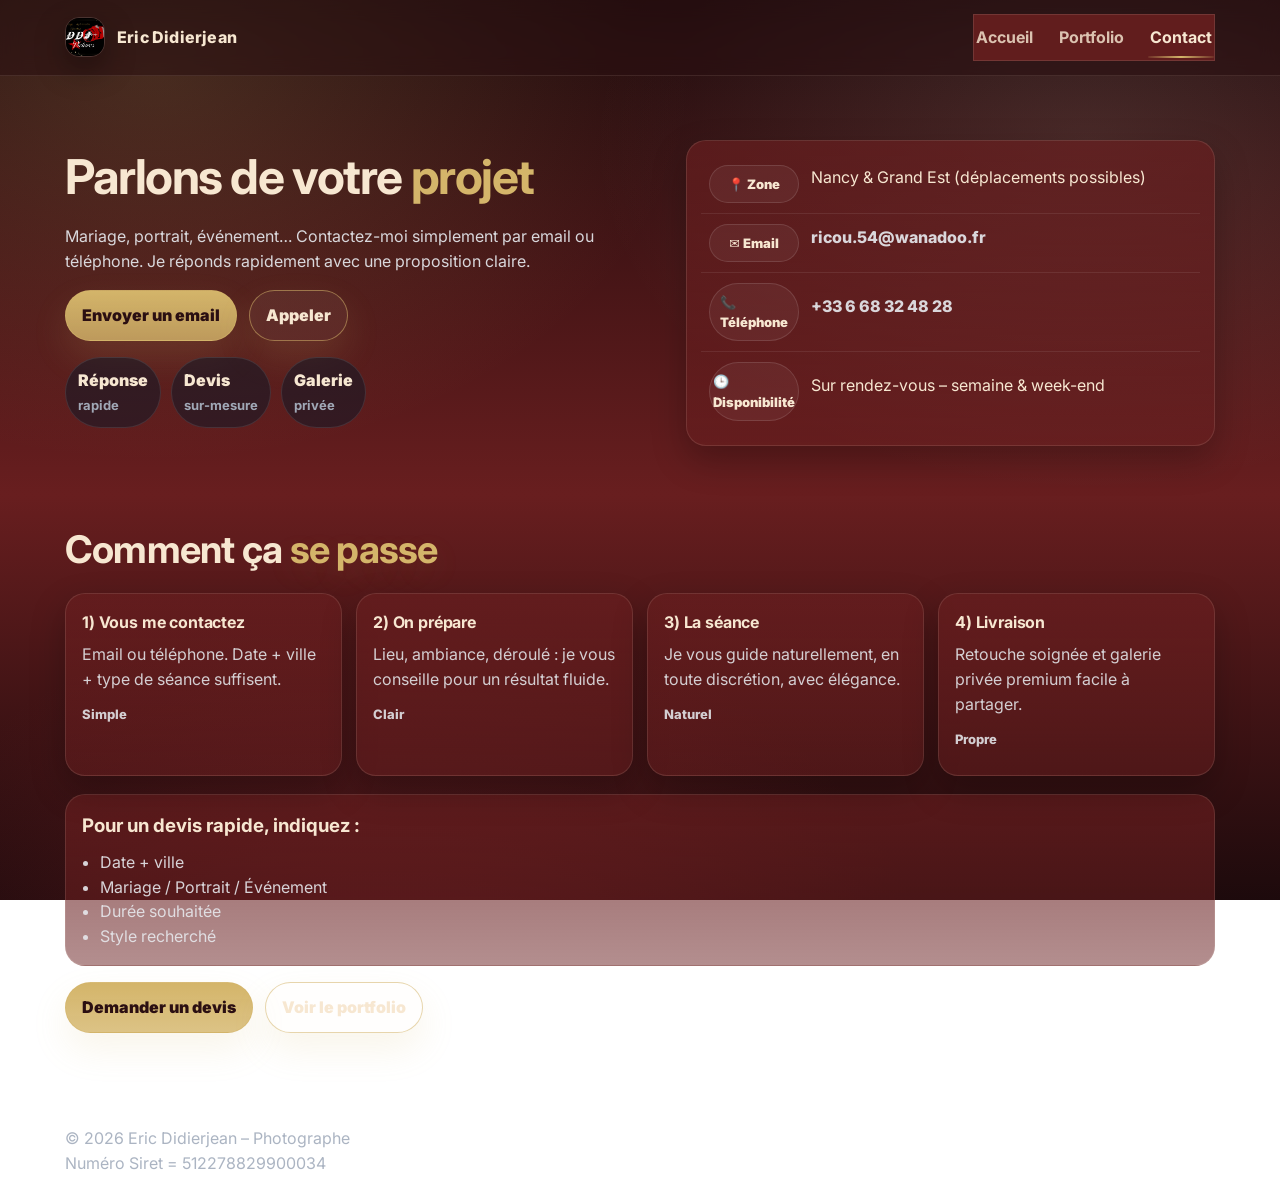
==== contact.html @ c09117a7 "Add files via upload" ====
<!DOCTYPE html>
<html lang="fr">
<head>
  <meta charset="UTF-8" />
  <title>Contact – Eric Didierjean</title>
  <meta name="viewport" content="width=device-width, initial-scale=1.0" />
  <meta name="description" content="Contactez Eric Didierjean, photographe à Nancy. Email, téléphone, zone de déplacement." />
  <meta name="theme-color" content="#0b0e14" />

  <link rel="stylesheet" href="css/style.css" />
  <link rel="preconnect" href="https://fonts.googleapis.com" />
  <link rel="preconnect" href="https://fonts.gstatic.com" crossorigin />
  <link href="https://fonts.googleapis.com/css2?family=Inter:wght@300;400;500;600;700;800&display=swap" rel="stylesheet" />
</head>

<body>
  <a class="skip-link" href="#main">Aller au contenu</a>

  <header class="header" id="header">
    <nav class="navbar" aria-label="Navigation principale">
      <div class="container nav-container">
        <a href="index.html" class="nav-logo" aria-label="Retour à l'accueil">
          <img src="images/logo.jpeg" alt="Eric Didierjean Photographe" />
          <span>Eric Didierjean</span>
        </a>

        <button
          class="hamburger"
          id="hamburger"
          type="button"
          aria-label="Ouvrir le menu"
          aria-controls="nav-menu"
          aria-expanded="false"
        >
          <span class="bar"></span>
          <span class="bar"></span>
          <span class="bar"></span>
        </button>

        <div class="nav-menu" id="nav-menu">
          <a href="index.html" class="nav-link">Accueil</a>
          <a href="portfolio.html" class="nav-link">Portfolio</a>
          <a href="contact.html" class="nav-link active">Contact</a>
        </div>
      </div>
    </nav>
  </header>

  <div class="nav-backdrop" id="nav-backdrop" aria-hidden="true"></div>

  <main id="main">
    <!-- HERO CONTACT -->
    <section class="contact-hero">
      <div class="container contact-hero-grid">
        <div class="contact-hero-text">
          <h1>Parlons de votre <span>projet</span></h1>

          <p class="contact-hero-lead">
            Mariage, portrait, événement…
            Contactez-moi simplement par email ou téléphone.
            Je réponds rapidement avec une proposition claire.
          </p>

          <div class="contact-actions">
            <a class="cta-button" href="mailto:ricou.54@wanadoo.fr?subject=Demande%20de%20devis%20photo">Envoyer un email</a>
            <a class="cta-button cta-outline" href="tel:+33668324828">Appeler</a>
          </div>

          <div class="contact-mini">
            <div class="contact-mini-item"><strong>Réponse</strong><span>rapide</span></div>
            <div class="contact-mini-item"><strong>Devis</strong><span>sur-mesure</span></div>
            <div class="contact-mini-item"><strong>Galerie</strong><span>privée</span></div>
          </div>
        </div>

        <div class="contact-hero-card">
          <div class="contact-card-line">
            <div class="contact-pill">📍 Zone</div>
            <p>Nancy & Grand Est (déplacements possibles)</p>
          </div>

          <div class="contact-card-line">
            <div class="contact-pill">✉️ Email</div>
            <p><a class="contact-link" href="mailto:ricou.54@wanadoo.fr">ricou.54@wanadoo.fr</a></p>
          </div>

          <div class="contact-card-line">
            <div class="contact-pill">📞 Téléphone</div>
            <p><a class="contact-link" href="tel:+33668324828">+33 6 68 32 48 28</a></p>
          </div>

          <div class="contact-card-line">
            <div class="contact-pill">🕒 Disponibilité</div>
            <p>Sur rendez-vous – semaine & week-end</p>
          </div>
        </div>
      </div>
    </section>

    <!-- COMMENT ÇA SE PASSE -->
    <section class="contact-content reveal">
      <div class="container">
        <h2 class="section-title">Comment ça <span>se passe</span></h2>

        <div class="services-grid">
          <div class="service-card">
            <h3>1) Vous me contactez</h3>
            <p>Email ou téléphone. Date + ville + type de séance suffisent.</p>
            <p class="service-price">Simple</p>
          </div>

          <div class="service-card">
            <h3>2) On prépare</h3>
            <p>Lieu, ambiance, déroulé : je vous conseille pour un résultat fluide.</p>
            <p class="service-price">Clair</p>
          </div>

          <div class="service-card">
            <h3>3) La séance</h3>
            <p>Je vous guide naturellement, en toute discrétion, avec élégance.</p>
            <p class="service-price">Naturel</p>
          </div>

          <div class="service-card">
            <h3>4) Livraison</h3>
            <p>Retouche soignée et galerie privée premium facile à partager.</p>
            <p class="service-price">Propre</p>
          </div>
        </div>

        <div class="contact-note">
          <h3>Pour un devis rapide, indiquez :</h3>
          <ul>
            <li>Date + ville</li>
            <li>Mariage / Portrait / Événement</li>
            <li>Durée souhaitée</li>
            <li>Style recherché</li>
          </ul>
        </div>

        <div class="contact-bottom-cta">
          <a class="cta-button" href="mailto:ricou.54@wanadoo.fr?subject=Demande%20de%20devis%20photo">Demander un devis</a>
          <a class="cta-button cta-outline" href="portfolio.html">Voir le portfolio</a>
        </div>
      </div>
    </section>
  </main>

  <footer class="footer">
    <div class="container">
      <p>&copy; 2026 Eric Didierjean – Photographe<br />Numéro Siret = 512278829900034</p>
    </div>
  </footer>

  <script src="script.js?v=8" defer></script>
</body>
</html>
---- css/style.css ----
:root{
  --bg: #0b0e14;
  --panel: rgba(17, 24, 39, 0.72);
  --panel-strong: rgba(17, 24, 39, 0.88);
  --text: #e5e7eb;
  --muted: #a7b0bf;
  --gold: #d4b56a;
  --border: rgba(255,255,255,.10);
  --shadow: 0 18px 44px rgba(0,0,0,.45);
  --radius: 20px;
  --radius-sm: 14px;
  --max: 1150px;
}

*{ box-sizing:border-box; }
html{ scroll-behavior:smooth; }
body{
  margin:0;
  font-family: Inter, system-ui, -apple-system, Segoe UI, Roboto, Arial, sans-serif;
  color: var(--text);
  background:
    radial-gradient(1100px 700px at 18% -10%, rgba(212,181,106,.16), transparent 55%),
    radial-gradient(900px 700px at 90% 10%, rgba(88,140,255,.10), transparent 60%),
    radial-gradient(800px 600px at 40% 110%, rgba(212,181,106,.10), transparent 60%),
    var(--bg);
  line-height:1.55;
}

img{ max-width:100%; display:block; }
a{ color:inherit; text-decoration:none; }
p{ margin:0 0 12px; }

.container{
  width: min(var(--max), calc(100% - 2 * clamp(18px, 4vw, 32px)));
  margin-inline:auto;
}

.skip-link{
  position:absolute;
  left:-999px;
  top:10px;
  padding:10px 14px;
  border-radius:999px;
  background: rgba(255,255,255,.92);
  color:#111827;
  font-weight:800;
  z-index:9999;
}
.skip-link:focus{ left:16px; }

/* Header / nav */
.header{
  position: sticky;
  top: 0;
  z-index: 50;
  border-bottom: 1px solid rgba(255,255,255,.08);
  background: rgba(11,14,20,.42);
  backdrop-filter: blur(10px);
}
.header.is-scrolled{
  background: rgba(11,14,20,.72);
}

.nav-container{
  display:flex;
  align-items:center;
  justify-content:space-between;
  gap: 14px;
  padding: 14px 0;
}

.nav-logo{
  display:flex;
  align-items:center;
  gap: 12px;
  font-weight: 800;
  letter-spacing: .2px;
}
.nav-logo img{
  width: 40px;
  height: 40px;
  border-radius: 14px;
  object-fit: cover;
  border: 1px solid rgba(255,255,255,.12);
  box-shadow: 0 12px 30px rgba(0,0,0,.35);
}

.nav-menu{
  display:flex;
  align-items:center;
  gap: 22px;
}

.nav-link{
  color: var(--muted);
  font-weight: 700;
  padding: 10px 2px;
  position: relative;
}
.nav-link:hover{ color: var(--text); }
.nav-link.active{ color: var(--text); }
.nav-link.active::after{
  content:"";
  position:absolute;
  left:0;
  right:0;
  bottom: 2px;
  height: 2px;
  background: linear-gradient(90deg, rgba(212,181,106,.15), rgba(212,181,106,1), rgba(212,181,106,.15));
  border-radius: 999px;
}

.hamburger{
  display:none;
  width: 46px;
  height: 46px;
  border-radius: 16px;
  border: 1px solid rgba(255,255,255,.12);
  background: rgba(255,255,255,.04);
  cursor:pointer;
  align-items:center;
  justify-content:center;
  flex-direction:column;
  gap: 6px;
}
.hamburger .bar{
  width: 20px;
  height: 2px;
  background: var(--text);
  border-radius: 999px;
  transition: transform .2s ease, opacity .2s ease;
}

/* Backdrop */
.nav-backdrop{
  position: fixed;
  inset: 0;
  background: rgba(0,0,0,.55);
  opacity: 0;
  pointer-events: none;
  transition: opacity .18s ease;
  z-index: 40;
}
.nav-backdrop.is-open{
  opacity: 1;
  pointer-events: auto;
}

/* Mobile nav */
@media (max-width: 860px){
  .hamburger{ display:flex; }

  .nav-menu{
    position: fixed;
    left: 16px;
    right: 16px;
    top: 74px;
    display:flex;
    flex-direction:column;
    align-items: stretch;
    gap: 6px;
    padding: 10px;
    border-radius: 18px;
    border: 1px solid rgba(255,255,255,.12);
    background: rgba(17,24,39,.90);
    backdrop-filter: blur(10px);
    box-shadow: var(--shadow);

    transform: translateY(-10px);
    opacity: 0;
    pointer-events: none;
    transition: transform .18s ease, opacity .18s ease;
    z-index: 45;
  }
  .nav-menu.is-open{
    transform: translateY(0);
    opacity: 1;
    pointer-events: auto;
  }

  .nav-link{
    padding: 14px 12px;
    border-radius: 14px;
    background: rgba(255,255,255,.03);
  }
  .nav-link.active::after{ display:none; }
}

/* Buttons */
.cta-button{
  display:inline-flex;
  align-items:center;
  justify-content:center;
  gap: 10px;
  padding: 12px 16px;
  border-radius: 999px;
  border: 1px solid rgba(212,181,106,.45);
  background: linear-gradient(180deg, rgba(212,181,106,1), rgba(212,181,106,.84));
  color: #0b0e14;
  font-weight: 900;
  box-shadow: 0 16px 36px rgba(212,181,106,.12);
  transition: transform .15s ease, filter .15s ease;
}
.cta-button:hover{ transform: translateY(-1px); filter: brightness(1.03); }
.cta-button:active{ transform: translateY(0); }

.cta-outline{
  background: transparent;
  color: var(--gold);
  border: 1px solid rgba(212,181,106,.65);
  box-shadow: none;
}

/* Titles / sections */
.section-title{
  font-size: clamp(26px, 4vw, 38px);
  margin: 0 0 14px;
  letter-spacing: -0.02em;
}
.section-title span{ color: var(--gold); }

.hero{
  padding: clamp(30px, 6vw, 70px) 0;
}
.hero-grid{
  display:grid;
  grid-template-columns: 1.02fr .98fr;
  gap: clamp(18px, 4vw, 44px);
  align-items:center;
}
.hero-photo img{
  border-radius: var(--radius);
  border: 1px solid rgba(255,255,255,.10);
  box-shadow: var(--shadow);
  width: 100%;
  aspect-ratio: 4 / 5;
  object-fit: cover;
}
.hero-text h1{
  margin: 0 0 8px;
  font-size: clamp(34px, 6vw, 56px);
  letter-spacing: -0.03em;
}
.hero-text h1 span{ color: var(--gold); }
.hero-text h2{
  margin: 0 0 14px;
  color: rgba(229,231,235,.92);
  font-weight: 700;
  font-size: 16px;
  letter-spacing: .02em;
  opacity: .95;
}
.hero-intro{ color: rgba(229,231,235,.92); }
.hero-muted{ color: rgba(167,176,191,.95); }
.hero-actions{
  display:flex;
  gap: 12px;
  flex-wrap: wrap;
  margin-top: 18px;
}

@media (max-width: 900px){
  .hero-grid{ grid-template-columns: 1fr; }
  .hero-photo img{ aspect-ratio: 16 / 10; }
}

/* Services */
.craft{
  padding: 12px 0 70px;
}
.craft-intro{
  color: rgba(167,176,191,.95);
  max-width: 820px;
  margin-bottom: 18px;
}

.services-grid{
  display:grid;
  grid-template-columns: repeat(4, 1fr);
  gap: 14px;
}
.service-card{
  background: rgba(17,24,39,.65);
  border: 1px solid rgba(255,255,255,.10);
  border-radius: var(--radius);
  padding: 16px 16px 14px;
  box-shadow: 0 14px 34px rgba(0,0,0,.25);
}
.service-card h3{
  margin: 0 0 8px;
  font-size: 16px;
  letter-spacing: -.01em;
}
.service-card p{ color: rgba(229,231,235,.88); }
.service-price{
  margin-top: 10px;
  color: rgba(212,181,106,.95);
  font-weight: 800;
  font-size: 13px;
}
.service-link{
  display:inline-block;
  margin-top: 10px;
  color: rgba(229,231,235,.92);
  font-weight: 800;
  opacity: .9;
}
.service-link:hover{ opacity: 1; text-decoration: underline; }

@media (max-width: 1100px){
  .services-grid{ grid-template-columns: repeat(2, 1fr); }
}
@media (max-width: 560px){
  .services-grid{ grid-template-columns: 1fr; }
}

/* Portfolio */
.portfolio{
  padding: 34px 0 70px;
}
.portfolio-filters{
  display:flex;
  gap: 10px;
  flex-wrap: wrap;
  margin: 18px 0 22px;
}
@media (max-width: 640px){
  .portfolio-filters{
    flex-wrap: nowrap;
    overflow: auto;
    padding-bottom: 8px;
    -webkit-overflow-scrolling: touch;
  }
  .portfolio-filters::-webkit-scrollbar{ height: 6px; }
  .portfolio-filters::-webkit-scrollbar-thumb{
    background: rgba(255,255,255,.16);
    border-radius: 999px;
  }
}

.filter-btn{
  border: 1px solid rgba(255,255,255,.12);
  background: rgba(255,255,255,.04);
  color: rgba(229,231,235,.92);
  padding: 10px 14px;
  border-radius: 999px;
  font-weight: 900;
  cursor:pointer;
  white-space: nowrap;
  transition: transform .12s ease, background .12s ease, border-color .12s ease;
}
.filter-btn:hover{
  transform: translateY(-1px);
  border-color: rgba(212,181,106,.35);
}
.filter-btn.active{
  background: rgba(212,181,106,.14);
  border-color: rgba(212,181,106,.55);
  color: var(--text);
}

.gallery-grid{
  display:grid;
  grid-template-columns: repeat(auto-fill, minmax(190px, 1fr));
  gap: 14px;
}

.gallery-item{
  position: relative;
  overflow:hidden;
  border-radius: 18px;
  border: 1px solid rgba(255,255,255,.10);
  background: rgba(17,24,39,.55);
  box-shadow: 0 12px 28px rgba(0,0,0,.25);
  cursor: zoom-in;
}
.gallery-item img{
  width: 100%;
  height: 100%;
  aspect-ratio: 4 / 3;
  object-fit: cover;
  transition: transform .24s ease;
}
.gallery-item:hover img{ transform: scale(1.03); }
.gallery-item.is-hidden{ display:none; }

/* Lightbox */
.lightbox{
  position: fixed;
  inset: 0;
  display:flex;
  align-items:center;
  justify-content:center;
  padding: 18px;
  background: rgba(0,0,0,.82);
  opacity: 0;
  pointer-events: none;
  transition: opacity .18s ease;
  z-index: 100;
}
.lightbox.is-open{
  opacity: 1;
  pointer-events: auto;
}

.lightbox-inner{
  width: min(1100px, 100%);
  background: rgba(11,14,20,.75);
  border: 1px solid rgba(255,255,255,.12);
  border-radius: 18px;
  overflow:hidden;
  box-shadow: var(--shadow);
}

.lightbox-toolbar{
  display:flex;
  align-items:center;
  justify-content:space-between;
  gap: 12px;
  padding: 10px 12px;
  border-bottom: 1px solid rgba(255,255,255,.10);
  background: rgba(17,24,39,.45);
}

.lightbox-caption{
  font-weight: 900;
  color: rgba(229,231,235,.92);
  opacity: .9;
}

.lightbox-close{
  width: 42px;
  height: 42px;
  border-radius: 999px;
  border: 1px solid rgba(255,255,255,.14);
  background: rgba(255,255,255,.06);
  color: var(--text);
  cursor:pointer;
  font-size: 26px;
  line-height: 0;
}
.lightbox-close:hover{ background: rgba(255,255,255,.10); }

.lightbox-stage{
  position: relative;
  background: #000;
}

.lightbox-img{
  width: 100%;
  height: min(78vh, 680px);
  object-fit: contain;
  display:block;
}

.lightbox-nav{
  position:absolute;
  inset: 0;
  display:flex;
  align-items:center;
  justify-content:space-between;
  padding: 0 10px;
  pointer-events: none;
}

.lightbox-btn{
  pointer-events: auto;
  width: 46px;
  height: 46px;
  border-radius: 999px;
  border: 1px solid rgba(255,255,255,.14);
  background: rgba(17,24,39,.55);
  color: var(--text);
  cursor:pointer;
  font-size: 28px;
}
.lightbox-btn:hover{ background: rgba(17,24,39,.75); }

/* Contact */
.contact-hero{
  padding: clamp(30px, 6vw, 64px) 0;
}
.contact-hero-grid{
  display:grid;
  grid-template-columns: 1.05fr .95fr;
  gap: clamp(16px, 4vw, 36px);
  align-items: start;
}
.contact-hero-text h1{
  margin: 0 0 10px;
  font-size: clamp(30px, 5vw, 48px);
  letter-spacing: -0.03em;
}
.contact-hero-text h1 span{ color: var(--gold); }
.contact-hero-lead{
  color: rgba(229,231,235,.92);
  max-width: 650px;
}
.contact-actions{
  display:flex;
  gap: 12px;
  flex-wrap: wrap;
  margin-top: 16px;
}

.contact-mini{
  display:flex;
  gap: 10px;
  flex-wrap: wrap;
  margin-top: 16px;
}
.contact-mini-item{
  background: rgba(17,24,39,.55);
  border: 1px solid rgba(255,255,255,.10);
  border-radius: 999px;
  padding: 10px 12px;
}
.contact-mini-item strong{ display:block; font-weight: 900; }
.contact-mini-item span{ color: rgba(167,176,191,.95); font-weight: 700; font-size: 13px; }

.contact-hero-card{
  background: rgba(17,24,39,.65);
  border: 1px solid rgba(255,255,255,.10);
  border-radius: var(--radius);
  padding: 14px;
  box-shadow: 0 14px 34px rgba(0,0,0,.25);
}
.contact-card-line{
  display:grid;
  grid-template-columns: 90px 1fr;
  gap: 12px;
  align-items:center;
  padding: 10px 8px;
  border-bottom: 1px solid rgba(255,255,255,.08);
}
.contact-card-line:last-child{ border-bottom: 0; }
.contact-pill{
  display:inline-flex;
  align-items:center;
  justify-content:center;
  padding: 8px 10px;
  border-radius: 999px;
  border: 1px solid rgba(255,255,255,.12);
  background: rgba(255,255,255,.05);
  font-weight: 900;
  font-size: 13px;
}
.contact-link{
  color: rgba(229,231,235,.92);
  font-weight: 800;
}
.contact-link:hover{ text-decoration: underline; }

.contact-content{
  padding: 10px 0 70px;
}

.contact-note{
  margin-top: 18px;
  background: rgba(17,24,39,.55);
  border: 1px solid rgba(255,255,255,.10);
  border-radius: var(--radius);
  padding: 16px;
}
.contact-note h3{ margin: 0 0 10px; }
.contact-note ul{
  margin: 0;
  padding-left: 18px;
  color: rgba(229,231,235,.90);
}
.contact-bottom-cta{
  margin-top: 16px;
  display:flex;
  gap: 12px;
  flex-wrap: wrap;
}

@media (max-width: 980px){
  .contact-hero-grid{ grid-template-columns: 1fr; }
}

/* Footer */
.footer{
  border-top: 1px solid rgba(255,255,255,.08);
  padding: 22px 0;
  color: rgba(167,176,191,.95);
}
.footer p{ margin:0; }

/* Reveal = visible par défaut (si JS cassé, rien ne disparaît) */
.reveal{
  opacity: 1;
  transform: none;
}

/* Seulement si JS actif : on active l'animation */
.js .reveal{
  opacity: 0;
  transform: translateY(10px);
  transition: opacity .45s ease, transform .45s ease;
}
.js .reveal.is-visible{
  opacity: 1;
  transform: translateY(0);
}


/* Utilities */
body.no-scroll{ overflow: hidden; }
/* =========================
   PALETTE "MARIAGE" (flyer)
   Bordeaux / Or / Crème
   ========================= */

:root{
  /* Bordeaux profonds */
  --bg: #2b0f12;                 /* fond principal */
  --panel: rgba(104, 30, 31, .62);        /* cartes */
  --panel-strong: rgba(104, 30, 31, .82); /* cartes + menu */
  --border: rgba(247, 231, 209, .14);

  /* Crème papier */
  --text: #f7e7d1;
  --muted: rgba(239, 211, 183, .74);

  /* Doré (accent) */
  --gold: #d4b56a;

  /* Ombres/radius inchangés */
  --shadow: 0 18px 44px rgba(0,0,0,.45);
  --radius: 20px;
  --radius-sm: 14px;
}

/* Fond avec dégradés + bokeh léger */
body{
  color: var(--text);
  background:
    radial-gradient(900px 650px at 12% 8%, rgba(212,181,106,.18), transparent 60%),
    radial-gradient(800px 560px at 85% 16%, rgba(247,231,209,.12), transparent 62%),
    radial-gradient(900px 700px at 30% 115%, rgba(141,39,45,.48), transparent 62%),
    linear-gradient(180deg, #1d0a0c 0%, #681e1f 55%, #1d0a0c 100%);
  background-attachment: fixed;
}

/* Header / nav dans le même esprit */
.header{
  background: rgba(43,15,18,.55);
  border-bottom: 1px solid rgba(247,231,209,.10);
}
.header.is-scrolled{
  background: rgba(43,15,18,.78);
}

/* Menu mobile */
.nav-menu{
  background: rgba(104,30,31,.90);
  border: 1px solid rgba(247,231,209,.12);
}
.nav-backdrop{
  background: rgba(0,0,0,.60);
}

/* Liens actifs (doré) */
.nav-link{ color: rgba(247,231,209,.82); }
.nav-link:hover{ color: var(--text); }
.nav-link.active{ color: var(--text); }
.nav-link.active::after{
  background: linear-gradient(90deg, rgba(212,181,106,.12), rgba(212,181,106,1), rgba(212,181,106,.12));
}

/* Boutons (or champagne) */
.cta-button{
  border: 1px solid rgba(212,181,106,.55);
  background: linear-gradient(180deg, rgba(212,181,106,1), rgba(212,181,106,.82));
  color: #2b0f12;
  box-shadow: 0 16px 36px rgba(212,181,106,.14);
}
.cta-outline{
  background: rgba(247,231,209,.06);
  color: var(--text);
  border: 1px solid rgba(212,181,106,.55);
}

/* Cartes / sections */
.service-card,
.contact-hero-card,
.contact-note{
  background: linear-gradient(180deg, rgba(104,30,31,.70), rgba(104,30,31,.50));
  border: 1px solid rgba(247,231,209,.12);
}

/* Titres accent */
.section-title span{
  color: var(--gold);
  text-shadow: 0 10px 30px rgba(212,181,106,.12);
}

/* Filtres portfolio */
.filter-btn{
  border: 1px solid rgba(247,231,209,.14);
  background: rgba(247,231,209,.06);
  color: rgba(247,231,209,.92);
}
.filter-btn.active{
  background: rgba(212,181,106,.18);
  border-color: rgba(212,181,106,.60);
}

/* Galerie : un peu plus "chaud" */
.gallery-item{
  border: 1px solid rgba(247,231,209,.12);
  background: rgba(104,30,31,.40);
}

/* Lightbox cohérent */
.lightbox-inner{
  background: rgba(43,15,18,.78);
  border: 1px solid rgba(247,231,209,.12);
}
.lightbox-toolbar{
  background: rgba(104,30,31,.45);
  border-bottom: 1px solid rgba(247,231,209,.10);
}
/* =========================
   SECTION "ART DU METIER"
   Cartes en "papier crème" (comme le flyer)
   ========================= */

.craft .service-card{
  background: linear-gradient(180deg, rgba(247,231,209,.96), rgba(239,211,183,.92));
  border: 1px solid rgba(212,181,106,.40);
  box-shadow: 0 18px 40px rgba(0,0,0,.28);
}

.craft .service-card h3{
  color: #681e1f; /* bordeaux du flyer */
}

.craft .service-card p{
  color: rgba(43,15,18,.90); /* texte foncé lisible sur crème */
}

.craft .service-price{
  color: #a77b1f; /* doré un peu plus soutenu */
}

.craft .service-link{
  color: #681e1f;
  opacity: .95;
}

.craft .service-link:hover{
  opacity: 1;
  text-decoration: underline;
}

/* Titre + intro de section lisibles */
.craft .section-title{
  color: var(--text);
}

.craft .craft-intro{
  color: rgba(247,231,209,.85);
}
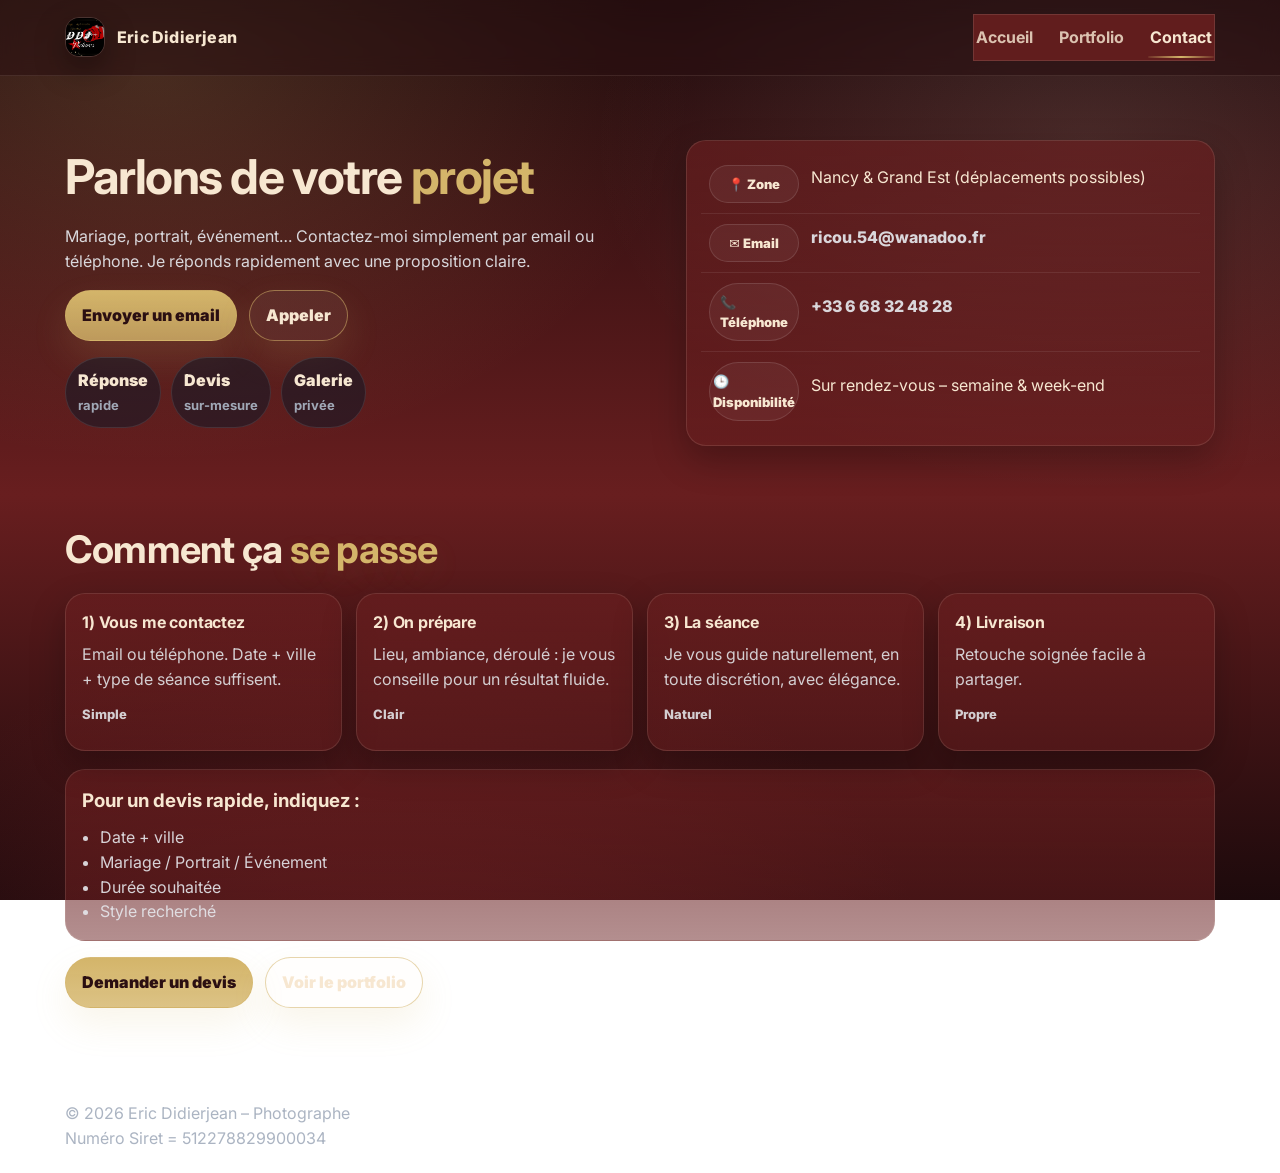
==== commit 8ce08993: "Update contact.html" ====
--- a/contact.html
+++ b/contact.html
@@ -123,7 +123,7 @@
 
           <div class="service-card">
             <h3>4) Livraison</h3>
-            <p>Retouche soignée et galerie privée premium facile à partager.</p>
+            <p>Retouche soignée facile à partager.</p>
             <p class="service-price">Propre</p>
           </div>
         </div>
@@ -152,6 +152,8 @@
     </div>
   </footer>
 
-  <script src="script.js?v=8" defer></script>
+  <script src="js/script.js?v=8" defer></script>
 </body>
 </html>
+
+
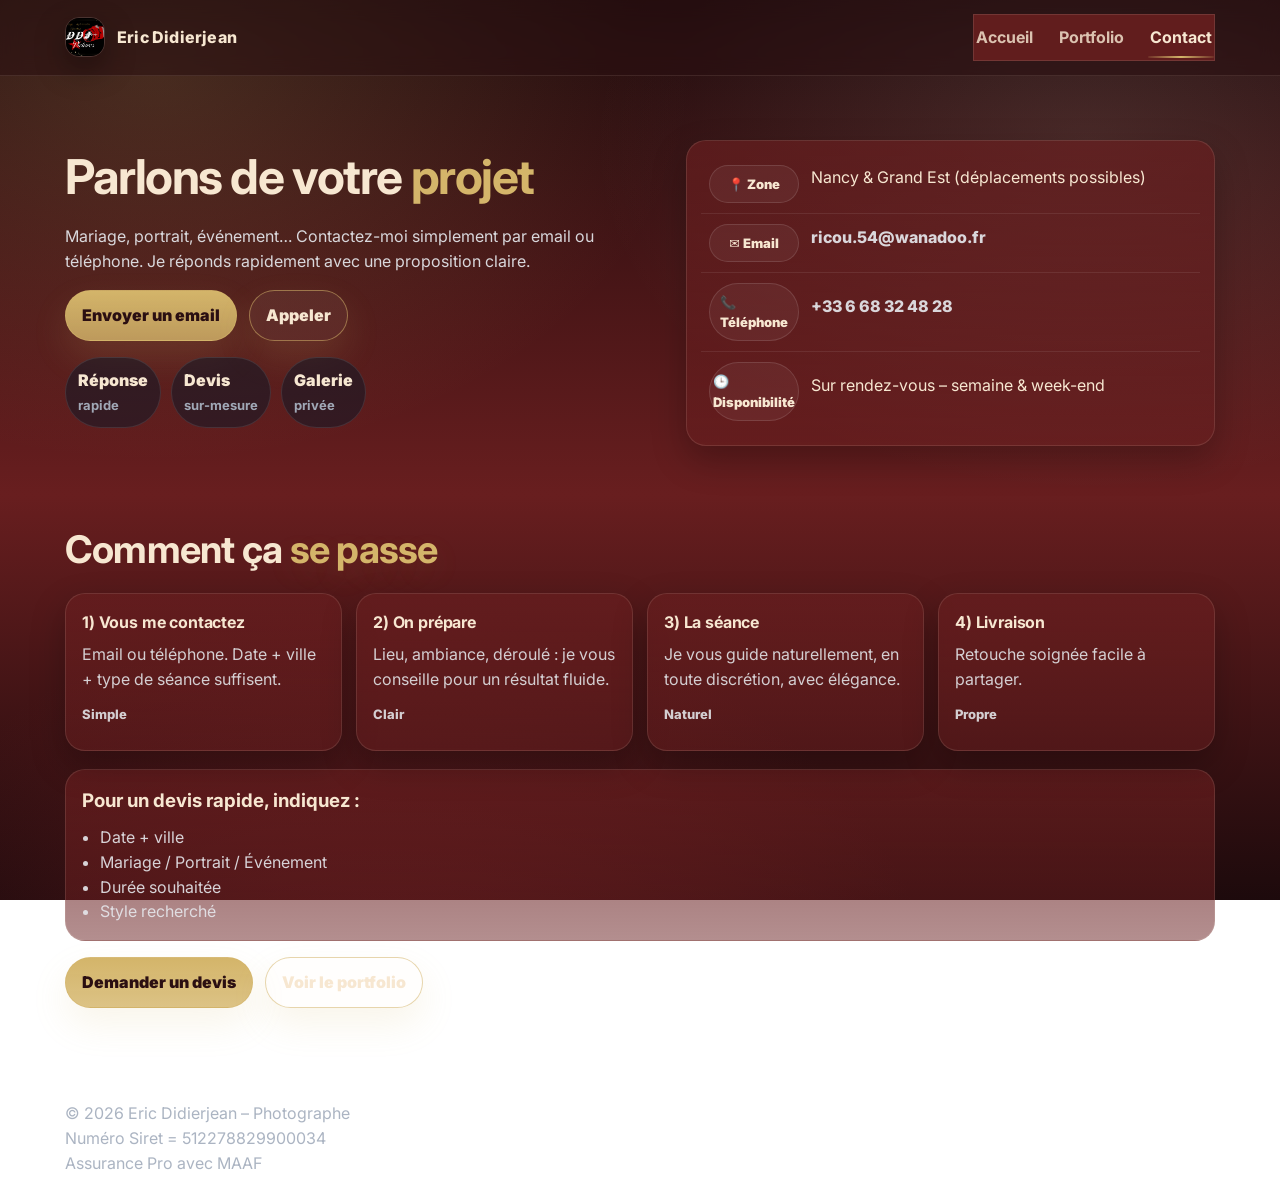
==== commit e61ac748: "Update contact.html" ====
--- a/contact.html
+++ b/contact.html
@@ -148,7 +148,7 @@
 
   <footer class="footer">
     <div class="container">
-      <p>&copy; 2026 Eric Didierjean – Photographe<br />Numéro Siret = 512278829900034</p>
+      <p>&copy; 2026 Eric Didierjean – Photographe<br />Numéro Siret = 512278829900034<br>Assurance Pro avec MAAF</p>
     </div>
   </footer>
 
